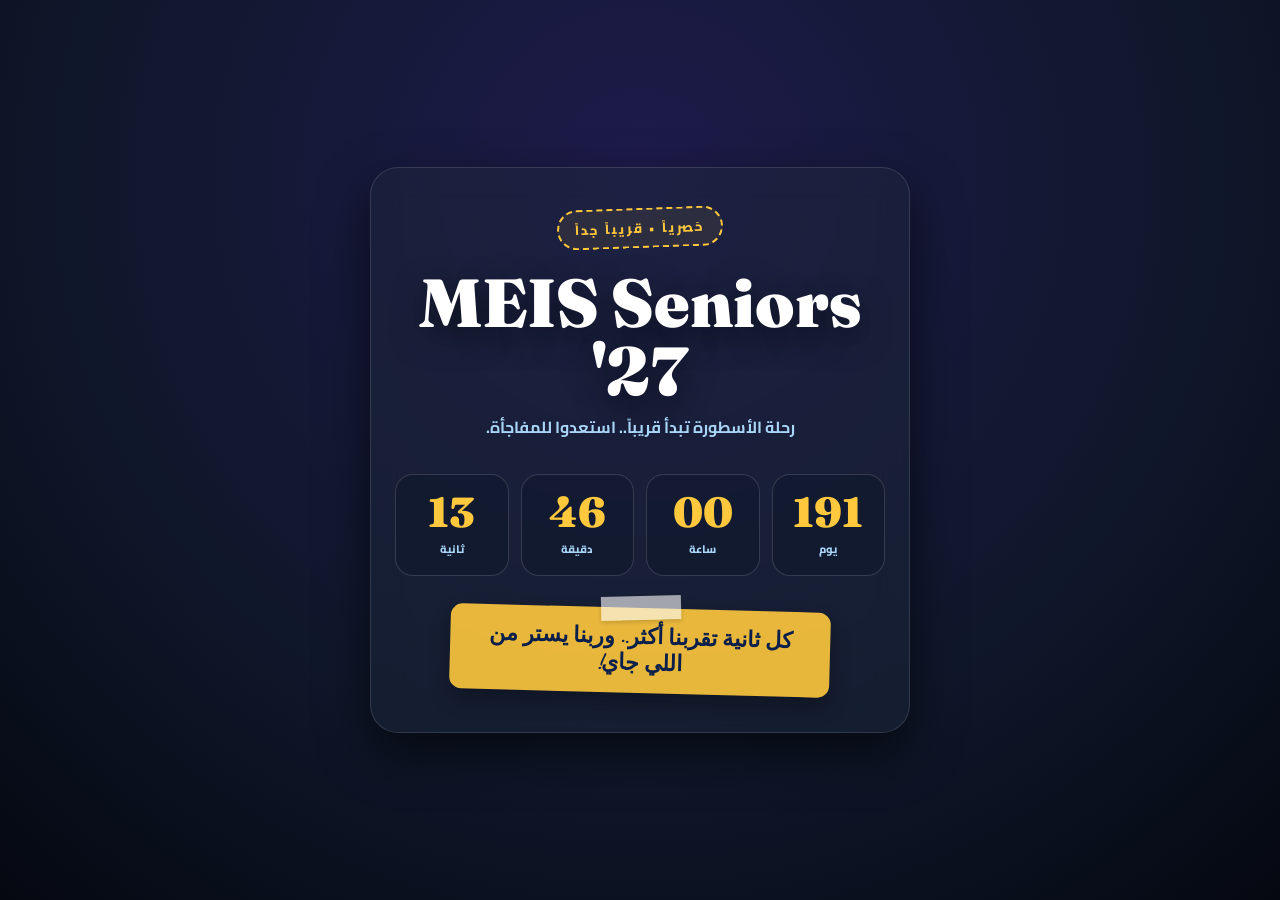
==== teaser.html @ 51ae87b5 "Create teaser.html" ====
<!DOCTYPE html>
<html lang="ar" dir="rtl">
<head>
    <meta charset="UTF-8">
    <meta name="viewport" content="width=device-width, initial-scale=1.0">
    <title>MEIS Seniors '27 - قريباً</title>
    <!-- استدعاء الخطوط -->
    <link rel="preconnect" href="https://fonts.googleapis.com">
    <link rel="preconnect" href="https://fonts.gstatic.com" crossorigin>
    <link href="https://fonts.googleapis.com/css2?family=Cairo:wght@600;800;900&family=Caveat:wght@700&family=Fraunces:wght@900&display=swap" rel="stylesheet">

    <style>
        :root {
            --navy: #0A1F4A;
            --blue: #A9D6F7;
            --yellow: #FFC83D;
            --pink: #FF8FB8;
            --fh: 'Fraunces', Georgia, serif;
            --fc: 'Caveat', cursive;
        }

        * {
            box-sizing: border-box;
            margin: 0;
            padding: 0;
        }

        body {
            background: radial-gradient(circle at 50% 20%, #1e1b4b 0%, #0f172a 60%, #050811 100%);
            background-attachment: fixed;
            color: #fff;
            font-family: 'Cairo', sans-serif;
            min-height: 100vh;
            display: flex;
            justify-content: center;
            align-items: center;
            padding: 20px;
            overflow-x: hidden;
        }

        .teaser-card {
            background: rgba(30, 41, 59, 0.45);
            backdrop-filter: blur(16px);
            -webkit-backdrop-filter: blur(16px);
            border: 1px solid rgba(255, 255, 255, 0.12);
            border-radius: 28px;
            padding: 40px 24px;
            max-width: 540px;
            width: 100%;
            text-align: center;
            box-shadow: 0 20px 50px rgba(0, 0, 0, 0.6);
            position: relative;
        }

        .stamp {
            display: inline-block;
            border: 2px dashed var(--yellow);
            color: var(--yellow);
            font-weight: 800;
            font-size: 13px;
            padding: 6px 16px;
            border-radius: 999px;
            letter-spacing: 2px;
            background: rgba(255, 200, 61, 0.08);
            margin-bottom: 20px;
            transform: rotate(-2deg);
        }

        .main-title {
            font-family: var(--fh);
            font-size: clamp(40px, 10vw, 68px);
            font-weight: 900;
            line-height: 1;
            margin-bottom: 8px;
            color: #fff;
            text-shadow: 0 10px 30px rgba(0,0,0,0.5);
        }

        .subtitle {
            font-size: 16px;
            color: var(--blue);
            font-weight: 700;
            margin-bottom: 32px;
        }

        /* شبكة العد التنازلي الزجاجية */
        .countdown-grid {
            display: grid;
            grid-template-columns: repeat(4, 1fr);
            gap: 12px;
            margin-bottom: 32px;
        }

        .cd-box {
            background: rgba(15, 23, 42, 0.5);
            border: 1px solid rgba(255, 255, 255, 0.15);
            border-radius: 18px;
            padding: 16px 6px;
            transition: transform 0.3s ease;
        }

        .cd-box:hover {
            transform: translateY(-3px);
            border-color: rgba(255, 255, 255, 0.3);
        }

        .cd-num {
            display: block;
            font-family: var(--fh);
            font-weight: 900;
            font-size: clamp(28px, 6vw, 42px);
            line-height: 1;
            color: var(--yellow);
        }

        .cd-label {
            display: block;
            font-size: 11px;
            font-weight: 800;
            color: var(--blue);
            margin-top: 6px;
            text-transform: uppercase;
        }

        /* ورقة الملاحظات السفلي */
        .note-tape {
            position: relative;
            background: rgba(255, 200, 61, 0.9);
            color: var(--navy);
            font-family: var(--fc);
            font-weight: 700;
            font-size: 22px;
            line-height: 1.2;
            padding: 16px 20px;
            border-radius: 12px;
            transform: rotate(1.5deg);
            max-width: 380px;
            margin: 0 auto;
            box-shadow: 0 10px 20px rgba(0,0,0,0.3);
        }

        .tape {
            position: absolute;
            top: -12px;
            left: 50%;
            transform: translateX(-50%) rotate(-3deg);
            width: 80px;
            height: 24px;
            background: rgba(255, 255, 255, 0.6);
            box-shadow: 0 2px 4px rgba(0,0,0,0.15);
        }

        @media (max-width: 480px) {
            .countdown-grid {
                grid-template-columns: repeat(2, 1fr);
                gap: 12px;
            }
        }
    </style>
</head>
<body>

    <div class="teaser-card">
        <div class="stamp">حَصرياً • قريباً جداً</div>
        
        <h1 class="main-title">MEIS Seniors '27</h1>
        <p class="subtitle">رحلة الأسطورة تبدأ قريباً.. استعدوا للمفاجأة.</p>

        <!-- كروت العد التنازلي -->
        <div class="countdown-grid">
            <div class="cd-box">
                <span class="cd-num" id="days">000</span>
                <span class="cd-label">يوم</span>
            </div>
            <div class="cd-box">
                <span class="cd-num" id="hours">00</span>
                <span class="cd-label">ساعة</span>
            </div>
            <div class="cd-box">
                <span class="cd-num" id="minutes">00</span>
                <span class="cd-label">دقيقة</span>
            </div>
            <div class="cd-box">
                <span class="cd-num" id="seconds">00</span>
                <span class="cd-label">ثانية</span>
            </div>
        </div>

        <!-- الملاحظة الصفراء -->
        <div class="note-tape">
            <div class="tape"></div>
            كل ثانية تقربنا أكثر.. وربنا يستر من اللي جاي!
        </div>
    </div>

    <script>
        // اضبط التاريخ المطلوب هنا
        const targetDate = new Date("June 15, 2027 00:00:00").getTime();

        function updateCountdown() {
            const now = new Date().getTime();
            const gap = targetDate - now;

            if (gap < 0) {
                document.getElementById("days").innerText = "00";
                document.getElementById("hours").innerText = "00";
                document.getElementById("minutes").innerText = "00";
                document.getElementById("seconds").innerText = "00";
                return;
            }

            const second = 1000;
            const minute = second * 60;
            const hour = minute * 60;
            const day = hour * 24;

            const d = Math.floor(gap / day);
            const h = Math.floor((gap % day) / hour);
            const m = Math.floor((gap % hour) / minute);
            const s = Math.floor((gap % minute) / second);

            document.getElementById("days").innerText = String(d).padStart(2, '0');
            document.getElementById("hours").innerText = String(h).padStart(2, '0');
            document.getElementById("minutes").innerText = String(m).padStart(2, '0');
            document.getElementById("seconds").innerText = String(s).padStart(2, '0');
        }

        setInterval(updateCountdown, 1000);
        updateCountdown();
    </script>
</body>
</html>
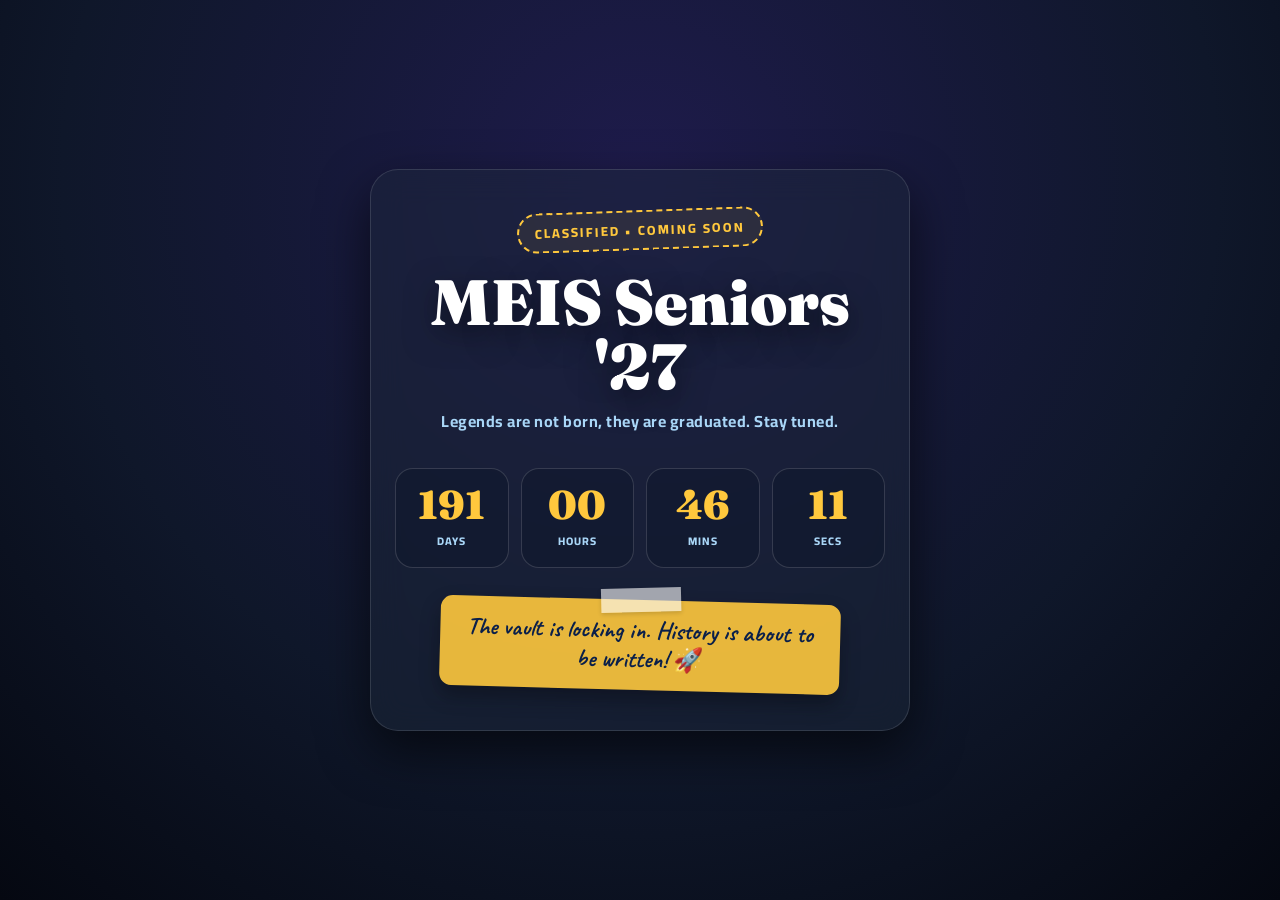
==== commit 9dc618a1: "Add files via upload" ====
--- a/teaser.html
+++ b/teaser.html
@@ -1,232 +1,235 @@
-<!DOCTYPE html>
-<html lang="ar" dir="rtl">
-<head>
-    <meta charset="UTF-8">
-    <meta name="viewport" content="width=device-width, initial-scale=1.0">
-    <title>MEIS Seniors '27 - قريباً</title>
-    <!-- استدعاء الخطوط -->
-    <link rel="preconnect" href="https://fonts.googleapis.com">
-    <link rel="preconnect" href="https://fonts.gstatic.com" crossorigin>
-    <link href="https://fonts.googleapis.com/css2?family=Cairo:wght@600;800;900&family=Caveat:wght@700&family=Fraunces:wght@900&display=swap" rel="stylesheet">
-
-    <style>
-        :root {
-            --navy: #0A1F4A;
-            --blue: #A9D6F7;
-            --yellow: #FFC83D;
-            --pink: #FF8FB8;
-            --fh: 'Fraunces', Georgia, serif;
-            --fc: 'Caveat', cursive;
-        }
-
-        * {
-            box-sizing: border-box;
-            margin: 0;
-            padding: 0;
-        }
-
-        body {
-            background: radial-gradient(circle at 50% 20%, #1e1b4b 0%, #0f172a 60%, #050811 100%);
-            background-attachment: fixed;
-            color: #fff;
-            font-family: 'Cairo', sans-serif;
-            min-height: 100vh;
-            display: flex;
-            justify-content: center;
-            align-items: center;
-            padding: 20px;
-            overflow-x: hidden;
-        }
-
-        .teaser-card {
-            background: rgba(30, 41, 59, 0.45);
-            backdrop-filter: blur(16px);
-            -webkit-backdrop-filter: blur(16px);
-            border: 1px solid rgba(255, 255, 255, 0.12);
-            border-radius: 28px;
-            padding: 40px 24px;
-            max-width: 540px;
-            width: 100%;
-            text-align: center;
-            box-shadow: 0 20px 50px rgba(0, 0, 0, 0.6);
-            position: relative;
-        }
-
-        .stamp {
-            display: inline-block;
-            border: 2px dashed var(--yellow);
-            color: var(--yellow);
-            font-weight: 800;
-            font-size: 13px;
-            padding: 6px 16px;
-            border-radius: 999px;
-            letter-spacing: 2px;
-            background: rgba(255, 200, 61, 0.08);
-            margin-bottom: 20px;
-            transform: rotate(-2deg);
-        }
-
-        .main-title {
-            font-family: var(--fh);
-            font-size: clamp(40px, 10vw, 68px);
-            font-weight: 900;
-            line-height: 1;
-            margin-bottom: 8px;
-            color: #fff;
-            text-shadow: 0 10px 30px rgba(0,0,0,0.5);
-        }
-
-        .subtitle {
-            font-size: 16px;
-            color: var(--blue);
-            font-weight: 700;
-            margin-bottom: 32px;
-        }
-
-        /* شبكة العد التنازلي الزجاجية */
-        .countdown-grid {
-            display: grid;
-            grid-template-columns: repeat(4, 1fr);
-            gap: 12px;
-            margin-bottom: 32px;
-        }
-
-        .cd-box {
-            background: rgba(15, 23, 42, 0.5);
-            border: 1px solid rgba(255, 255, 255, 0.15);
-            border-radius: 18px;
-            padding: 16px 6px;
-            transition: transform 0.3s ease;
-        }
-
-        .cd-box:hover {
-            transform: translateY(-3px);
-            border-color: rgba(255, 255, 255, 0.3);
-        }
-
-        .cd-num {
-            display: block;
-            font-family: var(--fh);
-            font-weight: 900;
-            font-size: clamp(28px, 6vw, 42px);
-            line-height: 1;
-            color: var(--yellow);
-        }
-
-        .cd-label {
-            display: block;
-            font-size: 11px;
-            font-weight: 800;
-            color: var(--blue);
-            margin-top: 6px;
-            text-transform: uppercase;
-        }
-
-        /* ورقة الملاحظات السفلي */
-        .note-tape {
-            position: relative;
-            background: rgba(255, 200, 61, 0.9);
-            color: var(--navy);
-            font-family: var(--fc);
-            font-weight: 700;
-            font-size: 22px;
-            line-height: 1.2;
-            padding: 16px 20px;
-            border-radius: 12px;
-            transform: rotate(1.5deg);
-            max-width: 380px;
-            margin: 0 auto;
-            box-shadow: 0 10px 20px rgba(0,0,0,0.3);
-        }
-
-        .tape {
-            position: absolute;
-            top: -12px;
-            left: 50%;
-            transform: translateX(-50%) rotate(-3deg);
-            width: 80px;
-            height: 24px;
-            background: rgba(255, 255, 255, 0.6);
-            box-shadow: 0 2px 4px rgba(0,0,0,0.15);
-        }
-
-        @media (max-width: 480px) {
-            .countdown-grid {
-                grid-template-columns: repeat(2, 1fr);
-                gap: 12px;
-            }
-        }
-    </style>
-</head>
-<body>
-
-    <div class="teaser-card">
-        <div class="stamp">حَصرياً • قريباً جداً</div>
-        
-        <h1 class="main-title">MEIS Seniors '27</h1>
-        <p class="subtitle">رحلة الأسطورة تبدأ قريباً.. استعدوا للمفاجأة.</p>
-
-        <!-- كروت العد التنازلي -->
-        <div class="countdown-grid">
-            <div class="cd-box">
-                <span class="cd-num" id="days">000</span>
-                <span class="cd-label">يوم</span>
-            </div>
-            <div class="cd-box">
-                <span class="cd-num" id="hours">00</span>
-                <span class="cd-label">ساعة</span>
-            </div>
-            <div class="cd-box">
-                <span class="cd-num" id="minutes">00</span>
-                <span class="cd-label">دقيقة</span>
-            </div>
-            <div class="cd-box">
-                <span class="cd-num" id="seconds">00</span>
-                <span class="cd-label">ثانية</span>
-            </div>
-        </div>
-
-        <!-- الملاحظة الصفراء -->
-        <div class="note-tape">
-            <div class="tape"></div>
-            كل ثانية تقربنا أكثر.. وربنا يستر من اللي جاي!
-        </div>
-    </div>
-
-    <script>
-        // اضبط التاريخ المطلوب هنا
-        const targetDate = new Date("June 15, 2027 00:00:00").getTime();
-
-        function updateCountdown() {
-            const now = new Date().getTime();
-            const gap = targetDate - now;
-
-            if (gap < 0) {
-                document.getElementById("days").innerText = "00";
-                document.getElementById("hours").innerText = "00";
-                document.getElementById("minutes").innerText = "00";
-                document.getElementById("seconds").innerText = "00";
-                return;
-            }
-
-            const second = 1000;
-            const minute = second * 60;
-            const hour = minute * 60;
-            const day = hour * 24;
-
-            const d = Math.floor(gap / day);
-            const h = Math.floor((gap % day) / hour);
-            const m = Math.floor((gap % hour) / minute);
-            const s = Math.floor((gap % minute) / second);
-
-            document.getElementById("days").innerText = String(d).padStart(2, '0');
-            document.getElementById("hours").innerText = String(h).padStart(2, '0');
-            document.getElementById("minutes").innerText = String(m).padStart(2, '0');
-            document.getElementById("seconds").innerText = String(s).padStart(2, '0');
-        }
-
-        setInterval(updateCountdown, 1000);
-        updateCountdown();
-    </script>
-</body>
-</html>
+<!DOCTYPE html>
+<html lang="en" dir="ltr">
+<head>
+    <meta charset="UTF-8">
+    <meta name="viewport" content="width=device-width, initial-scale=1.0">
+    <title>MEIS Seniors '27 - Coming Soon</title>
+    <!-- Fonts -->
+    <link rel="preconnect" href="https://fonts.googleapis.com">
+    <link rel="preconnect" href="https://fonts.gstatic.com" crossorigin>
+    <link href="https://fonts.googleapis.com/css2?family=Cairo:wght@600;800;900&family=Caveat:wght@700&family=Fraunces:wght@900&display=swap" rel="stylesheet">
+
+    <style>
+        :root {
+            --navy: #0A1F4A;
+            --blue: #A9D6F7;
+            --yellow: #FFC83D;
+            --pink: #FF8FB8;
+            --fh: 'Fraunces', Georgia, serif;
+            --fc: 'Caveat', cursive;
+        }
+
+        * {
+            box-sizing: border-box;
+            margin: 0;
+            padding: 0;
+        }
+
+        body {
+            background: radial-gradient(circle at 50% 20%, #1e1b4b 0%, #0f172a 60%, #050811 100%);
+            background-attachment: fixed;
+            color: #fff;
+            font-family: 'Cairo', sans-serif;
+            min-height: 100vh;
+            display: flex;
+            justify-content: center;
+            align-items: center;
+            padding: 20px;
+            overflow-x: hidden;
+        }
+
+        .teaser-card {
+            background: rgba(30, 41, 59, 0.45);
+            backdrop-filter: blur(16px);
+            -webkit-backdrop-filter: blur(16px);
+            border: 1px solid rgba(255, 255, 255, 0.12);
+            border-radius: 28px;
+            padding: 40px 24px;
+            max-width: 540px;
+            width: 100%;
+            text-align: center;
+            box-shadow: 0 20px 50px rgba(0, 0, 0, 0.6);
+            position: relative;
+        }
+
+        .stamp {
+            display: inline-block;
+            border: 2px dashed var(--yellow);
+            color: var(--yellow);
+            font-weight: 800;
+            font-size: 13px;
+            padding: 6px 16px;
+            border-radius: 999px;
+            letter-spacing: 2px;
+            background: rgba(255, 200, 61, 0.08);
+            margin-bottom: 20px;
+            transform: rotate(-2deg);
+            text-transform: uppercase;
+        }
+
+        .main-title {
+            font-family: var(--fh);
+            font-size: clamp(38px, 9vw, 64px);
+            font-weight: 900;
+            line-height: 1;
+            margin-bottom: 8px;
+            color: #fff;
+            text-shadow: 0 10px 30px rgba(0,0,0,0.5);
+        }
+
+        .subtitle {
+            font-size: 16px;
+            color: var(--blue);
+            font-weight: 700;
+            margin-bottom: 32px;
+            letter-spacing: 0.5px;
+        }
+
+        /* Countdown Grid */
+        .countdown-grid {
+            display: grid;
+            grid-template-columns: repeat(4, 1fr);
+            gap: 12px;
+            margin-bottom: 32px;
+        }
+
+        .cd-box {
+            background: rgba(15, 23, 42, 0.5);
+            border: 1px solid rgba(255, 255, 255, 0.15);
+            border-radius: 18px;
+            padding: 16px 6px;
+            transition: transform 0.3s ease;
+        }
+
+        .cd-box:hover {
+            transform: translateY(-3px);
+            border-color: rgba(255, 255, 255, 0.3);
+        }
+
+        .cd-num {
+            display: block;
+            font-family: var(--fh);
+            font-weight: 900;
+            font-size: clamp(26px, 6vw, 40px);
+            line-height: 1;
+            color: var(--yellow);
+        }
+
+        .cd-label {
+            display: block;
+            font-size: 11px;
+            font-weight: 800;
+            color: var(--blue);
+            margin-top: 6px;
+            text-transform: uppercase;
+            letter-spacing: 1px;
+        }
+
+        /* Note Tape */
+        .note-tape {
+            position: relative;
+            background: rgba(255, 200, 61, 0.9);
+            color: var(--navy);
+            font-family: var(--fc);
+            font-weight: 700;
+            font-size: 24px;
+            line-height: 1.2;
+            padding: 16px 20px;
+            border-radius: 12px;
+            transform: rotate(1.5deg);
+            max-width: 400px;
+            margin: 0 auto;
+            box-shadow: 0 10px 20px rgba(0,0,0,0.3);
+        }
+
+        .tape {
+            position: absolute;
+            top: -12px;
+            left: 50%;
+            transform: translateX(-50%) rotate(-3deg);
+            width: 80px;
+            height: 24px;
+            background: rgba(255, 255, 255, 0.6);
+            box-shadow: 0 2px 4px rgba(0,0,0,0.15);
+        }
+
+        @media (max-width: 480px) {
+            .countdown-grid {
+                grid-template-columns: repeat(2, 1fr);
+                gap: 12px;
+            }
+        }
+    </style>
+</head>
+<body>
+
+    <div class="teaser-card">
+        <div class="stamp">CLASSIFIED • COMING SOON</div>
+        
+        <h1 class="main-title">MEIS Seniors '27</h1>
+        <p class="subtitle">Legends are not born, they are graduated. Stay tuned.</p>
+
+        <!-- Countdown Timer -->
+        <div class="countdown-grid">
+            <div class="cd-box">
+                <span class="cd-num" id="days">000</span>
+                <span class="cd-label">Days</span>
+            </div>
+            <div class="cd-box">
+                <span class="cd-num" id="hours">00</span>
+                <span class="cd-label">Hours</span>
+            </div>
+            <div class="cd-box">
+                <span class="cd-num" id="minutes">00</span>
+                <span class="cd-label">Mins</span>
+            </div>
+            <div class="cd-box">
+                <span class="cd-num" id="seconds">00</span>
+                <span class="cd-label">Secs</span>
+            </div>
+        </div>
+
+        <!-- Hype Note -->
+        <div class="note-tape">
+            <div class="tape"></div>
+            The vault is locking in. History is about to be written! 🚀
+        </div>
+    </div>
+
+    <script>
+        // Set your target graduation date here
+        const targetDate = new Date("June 15, 2027 00:00:00").getTime();
+
+        function updateCountdown() {
+            const now = new Date().getTime();
+            const gap = targetDate - now;
+
+            if (gap < 0) {
+                document.getElementById("days").innerText = "00";
+                document.getElementById("hours").innerText = "00";
+                document.getElementById("minutes").innerText = "00";
+                document.getElementById("seconds").innerText = "00";
+                return;
+            }
+
+            const second = 1000;
+            const minute = second * 60;
+            const hour = minute * 60;
+            const day = hour * 24;
+
+            const d = Math.floor(gap / day);
+            const h = Math.floor((gap % day) / hour);
+            const m = Math.floor((gap % hour) / minute);
+            const s = Math.floor((gap % minute) / second);
+
+            document.getElementById("days").innerText = String(d).padStart(3, '0');
+            document.getElementById("hours").innerText = String(h).padStart(2, '0');
+            document.getElementById("minutes").innerText = String(m).padStart(2, '0');
+            document.getElementById("seconds").innerText = String(s).padStart(2, '0');
+        }
+
+        setInterval(updateCountdown, 1000);
+        updateCountdown();
+    </script>
+</body>
+</html>
